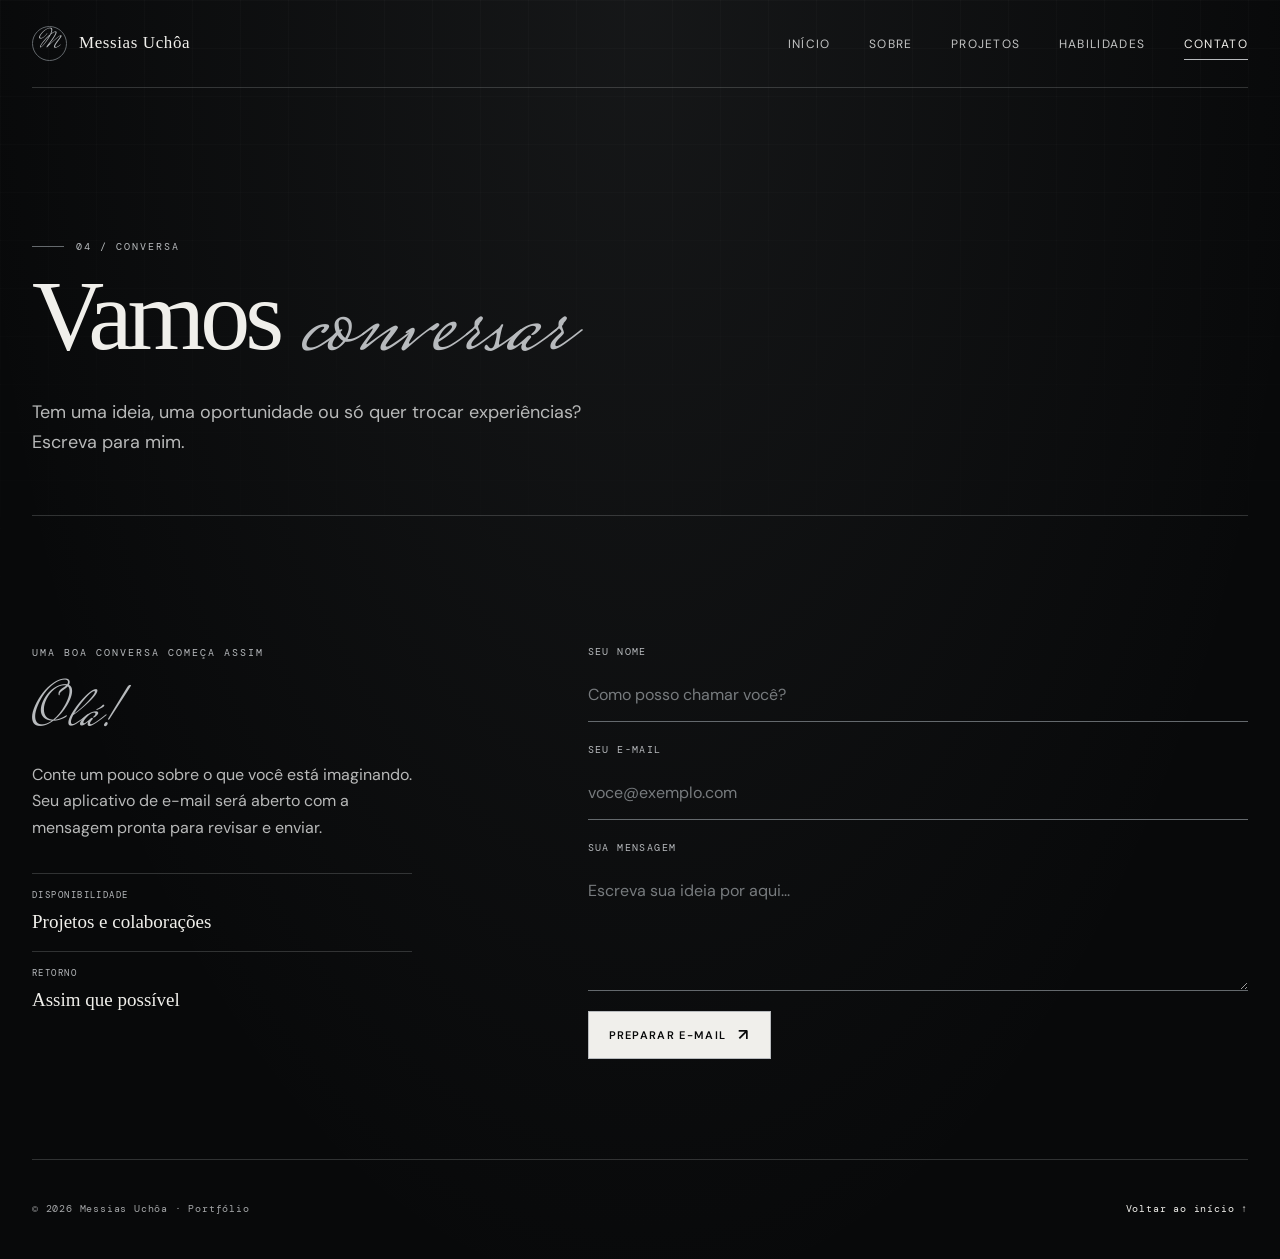
==== contatos.html @ 56f86faa "abc" ====
<!DOCTYPE html>
<html lang="pt-BR">
<head>
    <meta charset="UTF-8">
    <meta name="viewport" content="width=device-width, initial-scale=1.0">
    <meta name="theme-color" content="#08090a">
    <meta name="description" content="Entre em contato com Messias Uchôa para conversar sobre projetos e oportunidades.">
    <title>Contato — Messias Uchôa</title>
    <link rel="preconnect" href="https://fonts.googleapis.com">
    <link rel="preconnect" href="https://fonts.gstatic.com" crossorigin>
    <link rel="stylesheet" href="style.css">
    <link rel="stylesheet" href="contatos.css">
    <script src="script.js" defer></script>
</head>
<body>
    <header class="site-header" id="top">
        <a class="brand" href="index.html" aria-label="Messias Uchôa, página inicial"><span class="brand-mark" aria-hidden="true">M</span><span>Messias Uchôa</span></a>
        <button class="menu-toggle" type="button" aria-label="Abrir menu" aria-expanded="false" aria-controls="site-menu" data-menu-toggle><span></span><span></span></button>
        <nav class="site-nav" aria-label="Navegação principal">
            <ul id="site-menu" data-site-menu>
                <li><a href="index.html">Início</a></li>
                <li><a href="sobre.html">Sobre</a></li>
                <li><a href="projetos.html">Projetos</a></li>
                <li><a href="habilidades.html">Habilidades</a></li>
                <li><a href="contatos.html" aria-current="page">Contato</a></li>
            </ul>
        </nav>
    </header>
    <main>
        <section class="page-heading" data-reveal>
            <p class="eyebrow">04 / Conversa</p>
            <h1>Vamos <span class="script-word">conversar</span></h1>
            <p class="lede">Tem uma ideia, uma oportunidade ou só quer trocar experiências? Escreva para mim.</p>
        </section>
        <section class="contact-layout content-section">
            <aside class="contact-note" data-reveal>
                <p class="section-kicker">Uma boa conversa começa assim</p>
                <p class="script-word" aria-hidden="true">Olá!</p>
                <p>Conte um pouco sobre o que você está imaginando. Seu aplicativo de e-mail será aberto com a mensagem pronta para revisar e enviar.</p>
                <div class="contact-details">
                    <div class="contact-detail"><strong>Disponibilidade</strong><span>Projetos e colaborações</span></div>
                    <div class="contact-detail"><strong>Retorno</strong><span>Assim que possível</span></div>
                </div>
            </aside>
            <form class="contact-form" data-contact-form data-reveal>
                <div class="form-field"><label for="nome">Seu nome</label><input id="nome" name="nome" type="text" autocomplete="name" placeholder="Como posso chamar você?" required></div>
                <div class="form-field"><label for="email">Seu e-mail</label><input id="email" name="email" type="email" autocomplete="email" placeholder="voce@exemplo.com" required></div>
                <div class="form-field"><label for="mensagem">Sua mensagem</label><textarea id="mensagem" name="mensagem" placeholder="Escreva sua ideia por aqui..." required></textarea></div>
                <div class="form-actions"><button class="button" type="submit">Preparar e-mail <span class="button-arrow" aria-hidden="true">↗</span></button><p class="form-status" data-form-status aria-live="polite"></p></div>
            </form>
        </section>
    </main>
    <footer class="site-footer"><p>© 2026 Messias Uchôa · Portfólio</p><a class="back-to-top" href="#top">Voltar ao início ↑</a></footer>
</body>
</html>
---- style.css ----
@import url('https://fonts.googleapis.com/css2?family=DM+Mono:wght@400;500&family=DM+Sans:wght@400;500;600;700&family=Mrs+Saint+Delafield&display=swap');

:root {
    color-scheme: dark;
    --ink: #08090a;
    --ink-soft: #111315;
    --paper: #f0efeb;
    --muted: #a4a6a8;
    --silver: #b7babd;
    --silver-dark: #64696d;
    --line: rgba(224, 227, 229, 0.19);
    --serif: Georgia, 'Times New Roman', serif;
    --sans: 'DM Sans', Arial, sans-serif;
    --mono: 'DM Mono', monospace;
    --script: 'Mrs Saint Delafield', 'Brush Script MT', cursive;
    --page-width: 1240px;
}

* {
    box-sizing: border-box;
}

html {
    scroll-behavior: smooth;
    scroll-padding-top: 100px;
}

body {
    margin: 0;
    min-width: 320px;
    background:
        radial-gradient(ellipse at 50% 0, rgba(160, 166, 170, 0.09), transparent 42rem),
        var(--ink);
    color: var(--paper);
    font-family: var(--sans);
    font-size: 16px;
    line-height: 1.65;
    -webkit-font-smoothing: antialiased;
}

body::before {
    position: fixed;
    z-index: -1;
    inset: 0;
    background-image: linear-gradient(rgba(255, 255, 255, 0.018) 1px, transparent 1px), linear-gradient(90deg, rgba(255, 255, 255, 0.018) 1px, transparent 1px);
    background-size: 48px 48px;
    content: '';
    mask-image: linear-gradient(to bottom, black, transparent 82%);
    pointer-events: none;
}

a {
    color: inherit;
    text-decoration: none;
}

button,
input,
textarea {
    font: inherit;
}

button,
a,
input,
textarea {
    -webkit-tap-highlight-color: transparent;
}

:focus-visible {
    outline: 2px solid var(--silver);
    outline-offset: 4px;
}

::selection {
    background: var(--silver);
    color: var(--ink);
}

.inicio,
.site-header {
    position: relative;
    z-index: 5;
    display: flex;
    width: min(calc(100% - 64px), var(--page-width));
    min-height: 88px;
    margin: 0 auto;
    align-items: center;
    justify-content: space-between;
    border-bottom: 1px solid var(--line);
}

.brand {
    display: inline-flex;
    align-items: center;
    gap: 12px;
    color: var(--paper);
    font-family: var(--serif);
    font-size: 17px;
    letter-spacing: 0.035em;
}

.brand-mark {
    display: grid;
    width: 35px;
    height: 35px;
    place-items: center;
    border: 1px solid var(--silver-dark);
    border-radius: 50%;
    color: var(--silver);
    font-family: var(--script);
    font-size: 27px;
    line-height: 1;
}

.inicio ul,
.site-nav ul {
    display: flex;
    margin: 0;
    padding: 0;
    align-items: center;
    gap: clamp(18px, 3vw, 40px);
    list-style: none;
}

.inicio a,
.site-nav a {
    position: relative;
    color: #c3c4c4;
    font-size: 12px;
    letter-spacing: 0.11em;
    text-transform: uppercase;
    transition: color 180ms ease;
}

.inicio a::after,
.site-nav a::after {
    position: absolute;
    right: 0;
    bottom: -8px;
    left: 0;
    height: 1px;
    background: var(--silver);
    content: '';
    transform: scaleX(0);
    transform-origin: left;
    transition: transform 220ms ease;
}

.inicio a:hover,
.site-nav a:hover,
.site-nav a[aria-current='page'] {
    color: var(--paper);
}

.inicio a:hover::after,
.site-nav a:hover::after,
.site-nav a[aria-current='page']::after {
    transform: scaleX(1);
}

.menu-toggle {
    display: none;
    width: 42px;
    height: 42px;
    padding: 10px;
    border: 1px solid var(--line);
    background: transparent;
    color: var(--paper);
    cursor: pointer;
}

.menu-toggle span {
    display: block;
    height: 1px;
    margin: 5px 0;
    background: currentColor;
}

main {
    width: min(calc(100% - 64px), var(--page-width));
    margin: 0 auto;
}

.hero {
    position: relative;
    display: grid;
    min-height: min(760px, calc(100svh - 88px));
    padding: 100px 0 84px;
    align-content: center;
    grid-template-columns: minmax(0, 1fr) minmax(240px, 0.62fr);
    align-items: center;
    gap: clamp(36px, 8vw, 120px);
}

.hero-copy {
    position: relative;
    z-index: 1;
    max-width: 740px;
}

.eyebrow,
.section-kicker,
.meta-label {
    color: var(--silver);
    font-family: var(--mono);
    font-size: 10px;
    letter-spacing: 0.2em;
    line-height: 1.7;
    text-transform: uppercase;
}

.eyebrow {
    display: flex;
    align-items: center;
    gap: 12px;
}

.eyebrow::before {
    width: 32px;
    height: 1px;
    background: var(--silver-dark);
    content: '';
}

h1,
h2,
h3,
p {
    margin-top: 0;
}

.hero h1 {
    max-width: 780px;
    margin: 24px 0 22px;
    font-family: var(--serif);
    font-size: clamp(54px, 8.3vw, 116px);
    font-weight: 400;
    letter-spacing: -0.065em;
    line-height: 0.95;
}

.hero h1 .script-word,
.script-word {
    display: inline-block;
    color: var(--silver);
    font-family: var(--script);
    font-size: 1.16em;
    font-weight: 400;
    letter-spacing: 0;
    line-height: 0.75;
}

.hero-lede {
    max-width: 540px;
    margin-bottom: 32px;
    color: #b8b9b9;
    font-size: clamp(15px, 1.5vw, 18px);
}

.hero-actions {
    display: flex;
    flex-wrap: wrap;
    align-items: center;
    gap: 14px;
}

.button {
    display: inline-flex;
    min-height: 48px;
    padding: 0 20px;
    align-items: center;
    justify-content: center;
    gap: 12px;
    border: 1px solid var(--silver);
    background: var(--paper);
    color: var(--ink);
    cursor: pointer;
    font-size: 11px;
    font-weight: 600;
    letter-spacing: 0.12em;
    text-transform: uppercase;
    transition: background 180ms ease, color 180ms ease, transform 180ms ease;
}

.button:hover {
    background: transparent;
    color: var(--paper);
    transform: translateY(-2px);
}

.button-secondary {
    background: transparent;
    color: var(--paper);
}

.button-secondary:hover {
    background: var(--paper);
    color: var(--ink);
}

.button-arrow {
    font-size: 16px;
    line-height: 1;
}

.hero-portrait {
    position: relative;
    display: grid;
    min-height: 360px;
    place-items: center;
}

.hero-portrait::before,
.hero-portrait::after {
    position: absolute;
    content: '';
}

.hero-portrait::before {
    inset: 4% 6%;
    border: 1px solid rgba(195, 199, 201, 0.48);
    clip-path: polygon(50% 0, 91% 15%, 100% 50%, 91% 85%, 50% 100%, 9% 85%, 0 50%, 9% 15%);
}

.hero-portrait::after {
    inset: 9% 11%;
    border: 1px solid rgba(195, 199, 201, 0.18);
    clip-path: polygon(50% 0, 91% 15%, 100% 50%, 91% 85%, 50% 100%, 9% 85%, 0 50%, 9% 15%);
}

.hero-portrait img {
    position: relative;
    z-index: 1;
    width: min(76%, 310px);
    max-height: 360px;
    object-fit: contain;
    filter: drop-shadow(0 22px 40px rgba(0, 0, 0, 0.68));
    animation: emblem-arrive 1.1s cubic-bezier(0.2, 0.7, 0.2, 1) both;
}

.portrait-caption {
    position: absolute;
    right: 0;
    bottom: 0;
    left: 0;
    color: var(--muted);
    font-family: var(--mono);
    font-size: 9px;
    letter-spacing: 0.14em;
    text-align: center;
    text-transform: uppercase;
}

.architectural-rule {
    display: grid;
    margin: 12px 0;
    align-items: center;
    grid-template-columns: 1fr auto 1fr;
    gap: 16px;
    color: var(--silver-dark);
}

.architectural-rule::before,
.architectural-rule::after {
    height: 1px;
    background: var(--line);
    content: '';
}

.architectural-rule span {
    font-family: var(--serif);
    font-size: 18px;
}

.content-section {
    padding: clamp(72px, 10vw, 132px) 0;
    border-top: 1px solid var(--line);
}

.section-heading {
    display: flex;
    margin-bottom: 42px;
    align-items: end;
    justify-content: space-between;
    gap: 24px;
}

.section-heading h2,
.page-heading h1 {
    margin: 10px 0 0;
    font-family: var(--serif);
    font-size: clamp(38px, 5.2vw, 66px);
    font-weight: 400;
    letter-spacing: -0.05em;
    line-height: 1.02;
}

.section-heading p {
    max-width: 390px;
    margin-bottom: 2px;
    color: var(--muted);
    font-size: 14px;
}

.intro-grid {
    display: grid;
    grid-template-columns: 0.7fr 1.3fr;
    gap: clamp(30px, 8vw, 112px);
}

.intro-aside {
    color: var(--silver);
    font-family: var(--script);
    font-size: 50px;
    line-height: 1;
}

.intro-copy {
    max-width: 690px;
    color: #c2c3c3;
    font-size: clamp(17px, 2vw, 22px);
    line-height: 1.7;
}

.intro-copy p:last-child {
    margin-bottom: 0;
}

.project-grid {
    display: grid;
    grid-template-columns: repeat(2, minmax(0, 1fr));
    gap: 18px;
}

.project-card {
    position: relative;
    display: flex;
    min-height: 290px;
    padding: 28px;
    flex-direction: column;
    justify-content: space-between;
    overflow: hidden;
    border: 1px solid var(--line);
    background: linear-gradient(145deg, rgba(202, 205, 207, 0.055), transparent 58%);
    transition: border-color 220ms ease, transform 220ms ease, background 220ms ease;
}

.project-card:hover {
    border-color: rgba(224, 227, 229, 0.5);
    background: linear-gradient(145deg, rgba(202, 205, 207, 0.11), transparent 64%);
    transform: translateY(-4px);
}

.project-index {
    color: var(--silver-dark);
    font-family: var(--mono);
    font-size: 11px;
    letter-spacing: 0.15em;
}

.project-card h3 {
    margin: 16px 0 8px;
    font-family: var(--serif);
    font-size: clamp(26px, 3vw, 36px);
    font-weight: 400;
}

.project-card p {
    max-width: 440px;
    margin: 0;
    color: var(--muted);
    font-size: 14px;
}

.project-tags {
    display: flex;
    margin-top: 24px;
    flex-wrap: wrap;
    gap: 8px;
}

.project-tags span {
    padding: 5px 9px;
    border: 1px solid var(--line);
    color: #b8b9b9;
    font-family: var(--mono);
    font-size: 9px;
    letter-spacing: 0.06em;
    text-transform: uppercase;
}

.skills-list {
    display: flex;
    padding: 0;
    flex-wrap: wrap;
    gap: 10px;
    list-style: none;
}

.skills-list li {
    padding: 12px 16px;
    border: 1px solid var(--line);
    color: #d3d4d3;
    font-family: var(--serif);
    font-size: 17px;
}

.contact-panel {
    display: grid;
    padding: clamp(28px, 6vw, 70px);
    border: 1px solid var(--line);
    background: linear-gradient(125deg, rgba(189, 193, 196, 0.09), transparent 55%);
    grid-template-columns: 1fr auto;
    align-items: center;
    gap: 28px;
}

.contact-panel h2 {
    max-width: 660px;
    margin: 10px 0 12px;
    font-family: var(--serif);
    font-size: clamp(35px, 5vw, 60px);
    font-weight: 400;
    letter-spacing: -0.05em;
    line-height: 1.04;
}

.contact-panel p {
    max-width: 480px;
    margin: 0;
    color: var(--muted);
}

.page-heading {
    max-width: 790px;
    padding: clamp(76px, 12vw, 150px) 0 58px;
}

.page-heading .lede {
    max-width: 590px;
    margin: 22px 0 0;
    color: #b8b9b9;
    font-size: 18px;
}

.page-heading h1 {
    font-size: clamp(54px, 8vw, 100px);
}

.detail-grid {
    display: grid;
    grid-template-columns: repeat(3, minmax(0, 1fr));
    gap: 14px;
}

.detail-card {
    padding: 24px;
    border: 1px solid var(--line);
}

.detail-card h3 {
    margin: 30px 0 10px;
    font-family: var(--serif);
    font-size: 25px;
    font-weight: 400;
}

.detail-card p {
    margin: 0;
    color: var(--muted);
    font-size: 14px;
}

.timeline {
    display: grid;
    gap: 0;
}

.timeline-item {
    display: grid;
    padding: 25px 0;
    border-top: 1px solid var(--line);
    grid-template-columns: 150px 1fr;
    gap: 26px;
}

.timeline-item .meta-label {
    padding-top: 5px;
}

.timeline-item h3 {
    margin-bottom: 8px;
    font-family: var(--serif);
    font-size: 24px;
    font-weight: 400;
}

.timeline-item p {
    max-width: 640px;
    margin: 0;
    color: var(--muted);
}

.contact-layout {
    display: grid;
    padding-bottom: 100px;
    grid-template-columns: minmax(0, 0.8fr) minmax(0, 1.2fr);
    gap: clamp(36px, 9vw, 120px);
}

.contact-note {
    max-width: 380px;
    color: #b8b9b9;
}

.contact-note .script-word {
    margin: 22px 0;
    font-size: 62px;
}

.contact-form {
    display: grid;
    gap: 20px;
}

.form-field {
    display: grid;
    gap: 8px;
}

.form-field label {
    color: var(--silver);
    font-family: var(--mono);
    font-size: 10px;
    letter-spacing: 0.14em;
    text-transform: uppercase;
}

.form-field input,
.form-field textarea {
    width: 100%;
    padding: 13px 0;
    border: 0;
    border-bottom: 1px solid var(--silver-dark);
    border-radius: 0;
    outline: 0;
    background: transparent;
    color: var(--paper);
    transition: border-color 180ms ease;
}

.form-field textarea {
    min-height: 126px;
    resize: vertical;
}

.form-field input:focus,
.form-field textarea:focus {
    border-color: var(--paper);
}

.form-field input::placeholder,
.form-field textarea::placeholder {
    color: #777b7e;
}

.form-actions {
    display: flex;
    align-items: center;
    flex-wrap: wrap;
    gap: 18px;
}

.form-status {
    min-height: 24px;
    margin: 0;
    color: var(--silver);
    font-size: 13px;
}

.site-footer {
    display: flex;
    width: min(calc(100% - 64px), var(--page-width));
    min-height: 100px;
    margin: 0 auto;
    align-items: center;
    justify-content: space-between;
    gap: 20px;
    border-top: 1px solid var(--line);
    color: var(--muted);
    font-family: var(--mono);
    font-size: 10px;
    letter-spacing: 0.08em;
}

.site-footer p {
    margin: 0;
}

.back-to-top {
    color: var(--paper);
    transition: color 180ms ease;
}

.back-to-top:hover {
    color: var(--silver);
}

[data-reveal] {
    transition: opacity 650ms ease, transform 650ms cubic-bezier(0.2, 0.7, 0.2, 1);
}

html.js [data-reveal] {
    opacity: 0;
    transform: translateY(18px);
}

html.js [data-reveal].is-visible {
    opacity: 1;
    transform: translateY(0);
}

.typing-caret {
    display: inline-block;
    width: 1px;
    height: 0.85em;
    margin-left: 5px;
    vertical-align: -0.02em;
    background: currentColor;
    animation: caret-blink 950ms step-end infinite;
}

@keyframes caret-blink {
    50% { opacity: 0; }
}

@keyframes emblem-arrive {
    from { opacity: 0; transform: translateY(14px) scale(0.97); }
    to { opacity: 1; transform: translateY(0) scale(1); }
}

@media (max-width: 760px) {
    .inicio,
    .site-header,
    main,
    .site-footer {
        width: min(calc(100% - 40px), var(--page-width));
    }

    .inicio,
    .site-header {
        min-height: 72px;
    }

    .menu-toggle {
        display: block;
    }

    .inicio ul,
    .site-nav ul {
        position: absolute;
        top: calc(100% + 1px);
        right: 0;
        left: 0;
        display: none;
        padding: 18px 20px;
        align-items: stretch;
        flex-direction: column;
        gap: 0;
        border: 1px solid var(--line);
        background: #101213;
    }

    .inicio ul.is-open,
    .site-nav ul.is-open {
        display: flex;
    }

    .inicio li,
    .site-nav li {
        padding: 11px 0;
    }

    .inicio a,
    .site-nav a {
        display: inline-block;
    }

    .hero {
        min-height: unset;
        padding: 88px 0 64px;
        grid-template-columns: 1fr;
        gap: 44px;
    }

    .hero-portrait {
        min-height: 270px;
        grid-row: 1;
    }

    .hero-portrait img {
        width: min(66%, 240px);
        max-height: 260px;
    }

    .hero-portrait::before {
        inset: 3% 13%;
    }

    .hero-portrait::after {
        inset: 8% 18%;
    }

    .hero-copy {
        grid-row: 2;
    }

    .hero h1 {
        font-size: clamp(54px, 13vw, 88px);
    }

    .section-heading {
        align-items: start;
        flex-direction: column;
    }

    .intro-grid,
    .contact-layout {
        grid-template-columns: 1fr;
    }

    .intro-aside {
        font-size: 42px;
    }

    .detail-grid {
        grid-template-columns: 1fr;
    }

    .contact-panel {
        grid-template-columns: 1fr;
    }
}

@media (max-width: 520px) {
    .project-grid {
        grid-template-columns: 1fr;
    }

    .project-card {
        min-height: 250px;
        padding: 22px;
    }

    .timeline-item {
        grid-template-columns: 1fr;
        gap: 10px;
    }

    .site-footer {
        min-height: 88px;
        align-items: flex-start;
        justify-content: center;
        flex-direction: column;
        gap: 8px;
    }

    .page-heading h1 {
        font-size: clamp(50px, 14vw, 72px);
    }
}

@media (prefers-reduced-motion: reduce) {
    *,
    *::before,
    *::after {
        scroll-behavior: auto !important;
        animation-duration: 0.01ms !important;
        animation-iteration-count: 1 !important;
        transition-duration: 0.01ms !important;
    }

    [data-reveal] {
        opacity: 1;
        transform: none;
    }
}

.pagina-principal main > .logo {
    display: block;
    width: min(250px, 58%);
    max-height: 270px;
    margin: clamp(54px, 9vw, 100px) auto 30px;
    object-fit: contain;
    filter: drop-shadow(0 20px 34px rgba(0, 0, 0, 0.62));
}

.pagina-principal main > .sobre {
    padding: 12px 0 clamp(76px, 10vw, 132px);
    text-align: center;
}

.pagina-principal .sobre h1 {
    margin-bottom: 16px;
    font-family: var(--serif);
    font-size: clamp(48px, 7vw, 82px);
    font-weight: 400;
    letter-spacing: -0.06em;
    line-height: 1;
}

.pagina-principal .sobre p {
    max-width: 700px;
    margin: 0 auto;
    color: #b8b9b9;
    font-size: clamp(16px, 2vw, 19px);
}

.pagina-principal .projetos {
    display: grid;
    padding: clamp(72px, 10vw, 132px) 0;
    border-top: 1px solid var(--line);
    grid-template-columns: repeat(2, minmax(0, 1fr));
    gap: 16px;
}

.pagina-principal .projetos > h2,
.pagina-principal .contato > h2,
.pagina-principal .habilidades > h2 {
    margin: 0 0 22px;
    font-family: var(--serif);
    font-size: clamp(38px, 5.2vw, 66px);
    font-weight: 400;
    letter-spacing: -0.05em;
    line-height: 1.02;
}

.pagina-principal .projetos > h2 {
    grid-column: 1 / -1;
}

.pagina-principal .projeto {
    min-height: 190px;
    padding: 25px;
    border: 1px solid var(--line);
    background: linear-gradient(145deg, rgba(202, 205, 207, 0.055), transparent 58%);
    transition: border-color 220ms ease, transform 220ms ease;
}

.pagina-principal .projeto:hover {
    border-color: rgba(224, 227, 229, 0.5);
    transform: translateY(-4px);
}

.pagina-principal .projeto h3 {
    margin: 0 0 10px;
    font-family: var(--serif);
    font-size: 28px;
    font-weight: 400;
}

.pagina-principal .projeto p {
    margin: 0;
    color: var(--muted);
}

.pagina-principal .contato,
.pagina-principal .habilidades {
    padding: clamp(72px, 10vw, 132px) 0;
    border-top: 1px solid var(--line);
}

.pagina-principal .contato form {
    display: grid;
    max-width: 720px;
    gap: 8px;
}

.pagina-principal .contato label {
    margin-top: 12px;
    color: var(--silver);
    font-family: var(--mono);
    font-size: 10px;
    letter-spacing: 0.14em;
    text-transform: uppercase;
}

.pagina-principal .contato input,
.pagina-principal .contato textarea {
    width: 100%;
    padding: 13px 0;
    border: 0;
    border-bottom: 1px solid var(--silver-dark);
    border-radius: 0;
    outline: 0;
    background: transparent;
    color: var(--paper);
}

.pagina-principal .contato input:focus,
.pagina-principal .contato textarea:focus {
    border-color: var(--paper);
}

.pagina-principal .contato textarea {
    min-height: 120px;
}

.pagina-principal .contato button {
    width: fit-content;
    min-height: 48px;
    margin-top: 18px;
    padding: 0 20px;
    border: 1px solid var(--silver);
    background: var(--paper);
    color: var(--ink);
    cursor: pointer;
    font-size: 11px;
    font-weight: 600;
    letter-spacing: 0.12em;
    text-transform: uppercase;
    transition: background 180ms ease, color 180ms ease;
}

.pagina-principal .contato button:hover {
    background: transparent;
    color: var(--paper);
}

.pagina-principal .habilidades ul {
    display: flex;
    margin: 0;
    padding: 0;
    flex-wrap: wrap;
    gap: 10px;
    list-style: none;
}

.pagina-principal .habilidades li {
    padding: 12px 16px;
    border: 1px solid var(--line);
    color: #d3d4d3;
    font-family: var(--serif);
    font-size: 17px;
}

@media (max-width: 760px) {
    .pagina-principal .inicio {
        min-height: 72px;
        height: auto;
        padding-block: 12px;
        flex-wrap: wrap;
        row-gap: 12px;
    }

    .pagina-principal .inicio ul {
        position: static;
        display: flex;
        flex-basis: 100%;
        padding: 0;
        flex-direction: row;
        flex-wrap: wrap;
        justify-content: flex-start;
        gap: 8px 14px;
        border: 0;
        background: transparent;
    }

    .pagina-principal .inicio li {
        padding: 0;
    }

    .pagina-principal .inicio a {
        font-size: 9px;
    }
}

@media (max-width: 520px) {
    .pagina-principal .projetos {
        grid-template-columns: 1fr;
    }

    .pagina-principal .projetos > h2 {
        grid-column: auto;
    }
}
---- contatos.css ----
.contact-details {
    display: grid;
    margin-top: 32px;
    gap: 14px;
}

.contact-detail {
    padding-top: 14px;
    border-top: 1px solid var(--line);
}

.contact-detail strong {
    display: block;
    margin-bottom: 3px;
    color: var(--silver);
    font-family: var(--mono);
    font-size: 9px;
    font-weight: 400;
    letter-spacing: 0.16em;
    text-transform: uppercase;
}

.contact-detail span {
    color: var(--paper);
    font-family: var(--serif);
    font-size: 19px;
}
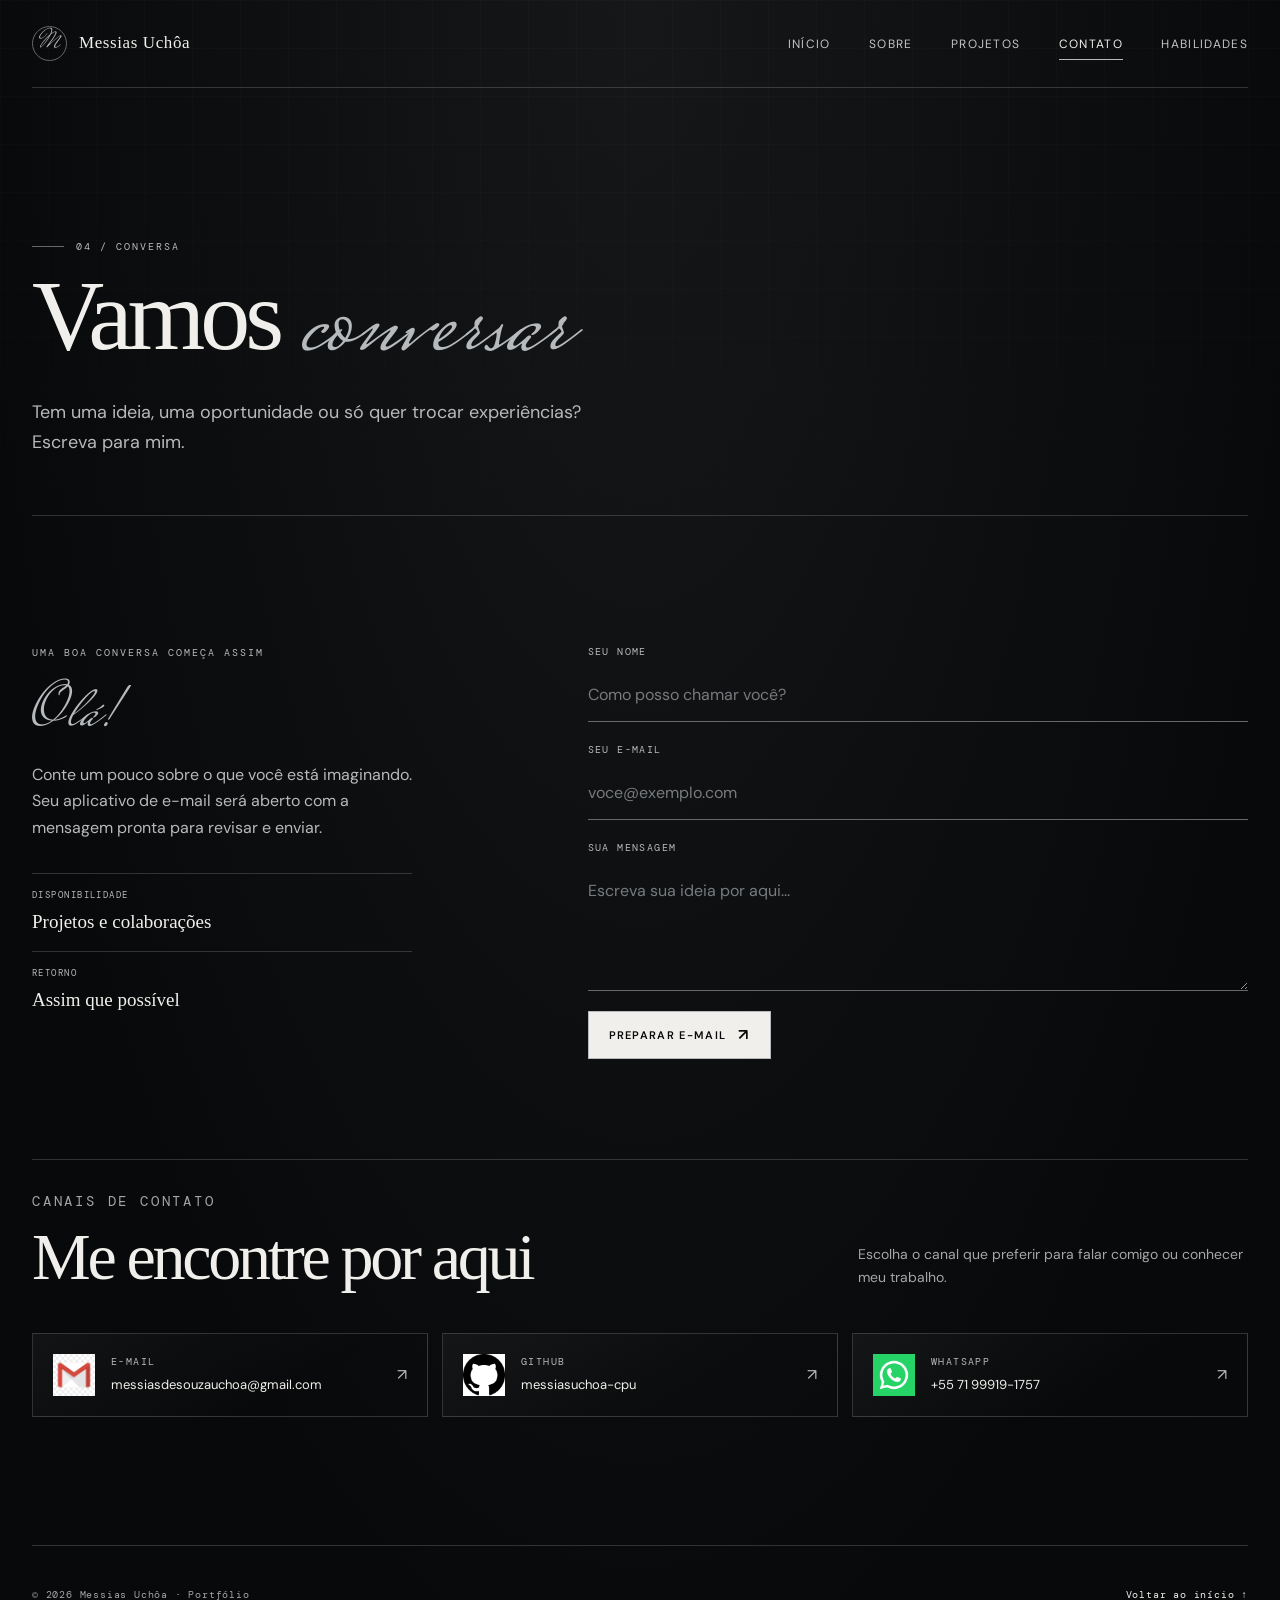
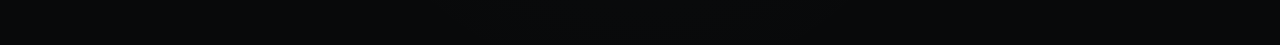
==== commit 0915f7e6: "portifolio final" ====
--- a/contatos.html
+++ b/contatos.html
@@ -21,8 +21,8 @@
                 <li><a href="index.html">Início</a></li>
                 <li><a href="sobre.html">Sobre</a></li>
                 <li><a href="projetos.html">Projetos</a></li>
+                <li><a href="contatos.html" aria-current="page">Contato</a></li>
                 <li><a href="habilidades.html">Habilidades</a></li>
-                <li><a href="contatos.html" aria-current="page">Contato</a></li>
             </ul>
         </nav>
     </header>
@@ -49,6 +49,29 @@
                 <div class="form-actions"><button class="button" type="submit">Preparar e-mail <span class="button-arrow" aria-hidden="true">↗</span></button><p class="form-status" data-form-status aria-live="polite"></p></div>
             </form>
         </section>
+        <section class="content-section find-me-section" aria-labelledby="find-me-title">
+            <div class="section-heading" data-reveal>
+                <div><p class="section-kicker">Canais de contato</p><h2 id="find-me-title">Me encontre por aqui</h2></div>
+                <p>Escolha o canal que preferir para falar comigo ou conhecer meu trabalho.</p>
+            </div>
+            <div class="contact-methods">
+                <a class="contact-method" href="mailto:messiasdesouzauchoa@gmail.com" data-reveal>
+                    <img src="assets/email.jpg" alt="" loading="lazy">
+                    <span><strong>E-mail</strong><span>messiasdesouzauchoa@gmail.com</span></span>
+                    <span class="contact-method-arrow" aria-hidden="true">↗</span>
+                </a>
+                <a class="contact-method" href="https://github.com/messiasuchoa-cpu" target="_blank" rel="noopener noreferrer" data-reveal>
+                    <img src="assets/git hub.png" alt="" loading="lazy">
+                    <span><strong>GitHub</strong><span>messiasuchoa-cpu</span></span>
+                    <span class="contact-method-arrow" aria-hidden="true">↗</span>
+                </a>
+                <a class="contact-method" href="https://wa.me/5571999191757" target="_blank" rel="noopener noreferrer" data-reveal>
+                    <img src="assets/whatsapp.png" alt="" loading="lazy">
+                    <span><strong>WhatsApp</strong><span>+55 71 99919-1757</span></span>
+                    <span class="contact-method-arrow" aria-hidden="true">↗</span>
+                </a>
+            </div>
+        </section>
     </main>
     <footer class="site-footer"><p>© 2026 Messias Uchôa · Portfólio</p><a class="back-to-top" href="#top">Voltar ao início ↑</a></footer>
 </body>
--- a/style.css
+++ b/style.css
@@ -707,6 +707,27 @@
     color: var(--silver);
 }
 
+.home-intro {
+    max-width: 760px;
+    margin: 0 auto;
+    text-align: center;
+}
+
+.home-intro h2 {
+    margin: 12px 0 16px;
+    font-family: var(--serif);
+    font-size: clamp(32px, 5vw, 56px);
+    font-weight: 400;
+    letter-spacing: -0.045em;
+    line-height: 1.08;
+}
+
+.home-intro > p:last-child {
+    max-width: 560px;
+    margin: 0 auto;
+    color: var(--muted);
+}
+
 [data-reveal] {
     transition: opacity 650ms ease, transform 650ms cubic-bezier(0.2, 0.7, 0.2, 1);
 }
--- a/contatos.css
+++ b/contatos.css
@@ -24,4 +24,68 @@
     color: var(--paper);
     font-family: var(--serif);
     font-size: 19px;
+}
+
+.find-me-section {
+    padding-top: 30px;
+}
+
+.contact-methods {
+    display: grid;
+    grid-template-columns: repeat(3, minmax(0, 1fr));
+    gap: 14px;
+}
+
+.contact-method {
+    display: grid;
+    min-width: 0;
+    padding: 20px;
+    align-items: center;
+    grid-template-columns: 44px minmax(0, 1fr) auto;
+    gap: 14px;
+    border: 1px solid var(--line);
+    background: linear-gradient(145deg, rgba(202, 205, 207, 0.055), transparent 70%);
+    transition: border-color 180ms ease, transform 180ms ease;
+}
+
+.contact-method:hover {
+    border-color: rgba(224, 227, 229, 0.5);
+    transform: translateY(-3px);
+}
+
+.contact-method img {
+    width: 42px;
+    height: 42px;
+    object-fit: contain;
+}
+
+.contact-method > span:nth-child(2) {
+    display: grid;
+    min-width: 0;
+    gap: 4px;
+}
+
+.contact-method strong {
+    color: var(--silver);
+    font-family: var(--mono);
+    font-size: 10px;
+    font-weight: 400;
+    letter-spacing: 0.14em;
+    text-transform: uppercase;
+}
+
+.contact-method > span:nth-child(2) > span {
+    overflow-wrap: anywhere;
+    color: var(--paper);
+    font-size: 13px;
+}
+
+.contact-method-arrow {
+    color: var(--silver);
+}
+
+@media (max-width: 900px) {
+    .contact-methods {
+        grid-template-columns: 1fr;
+    }
 }
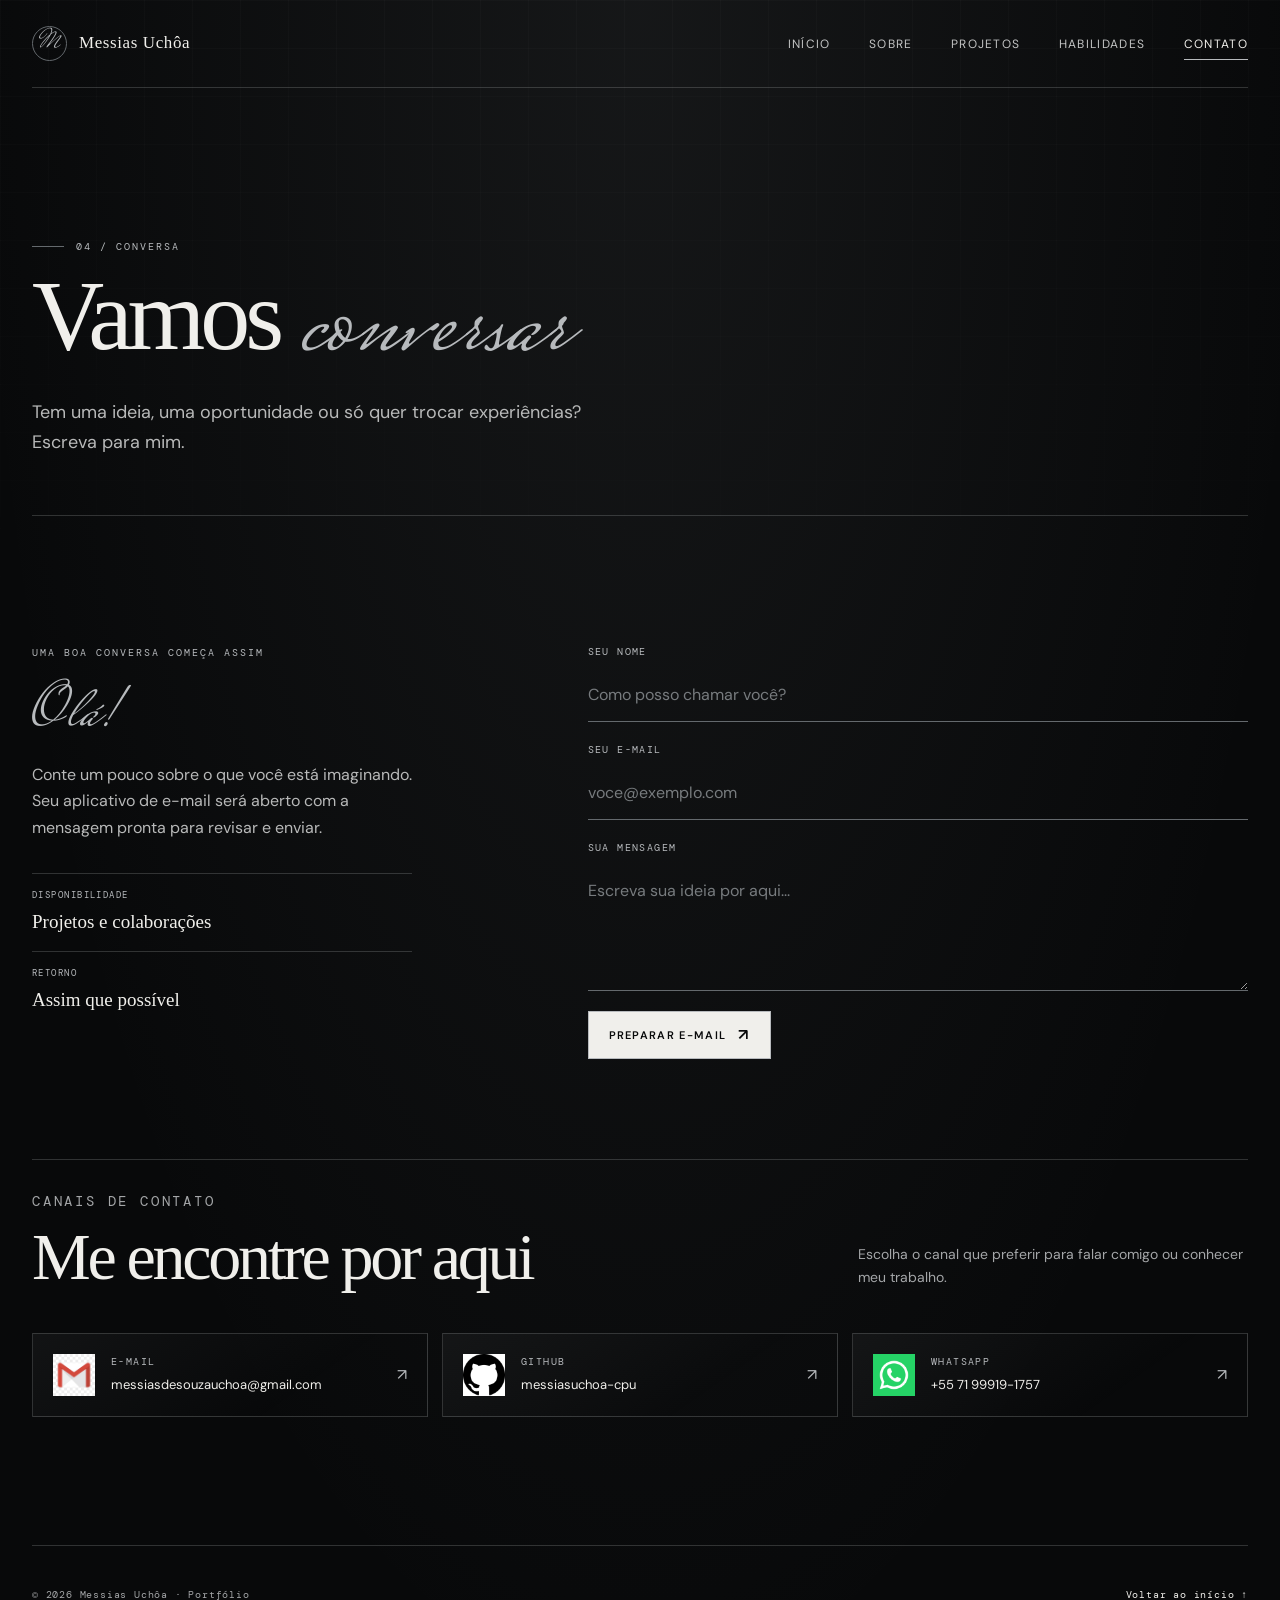
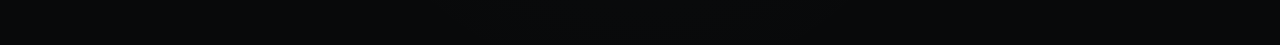
==== commit aa81646e: "dfkjgdfgk" ====
--- a/contatos.html
+++ b/contatos.html
@@ -21,8 +21,8 @@
                 <li><a href="index.html">Início</a></li>
                 <li><a href="sobre.html">Sobre</a></li>
                 <li><a href="projetos.html">Projetos</a></li>
+                <li><a href="habilidades.html">Habilidades</a></li>
                 <li><a href="contatos.html" aria-current="page">Contato</a></li>
-                <li><a href="habilidades.html">Habilidades</a></li>
             </ul>
         </nav>
     </header>
